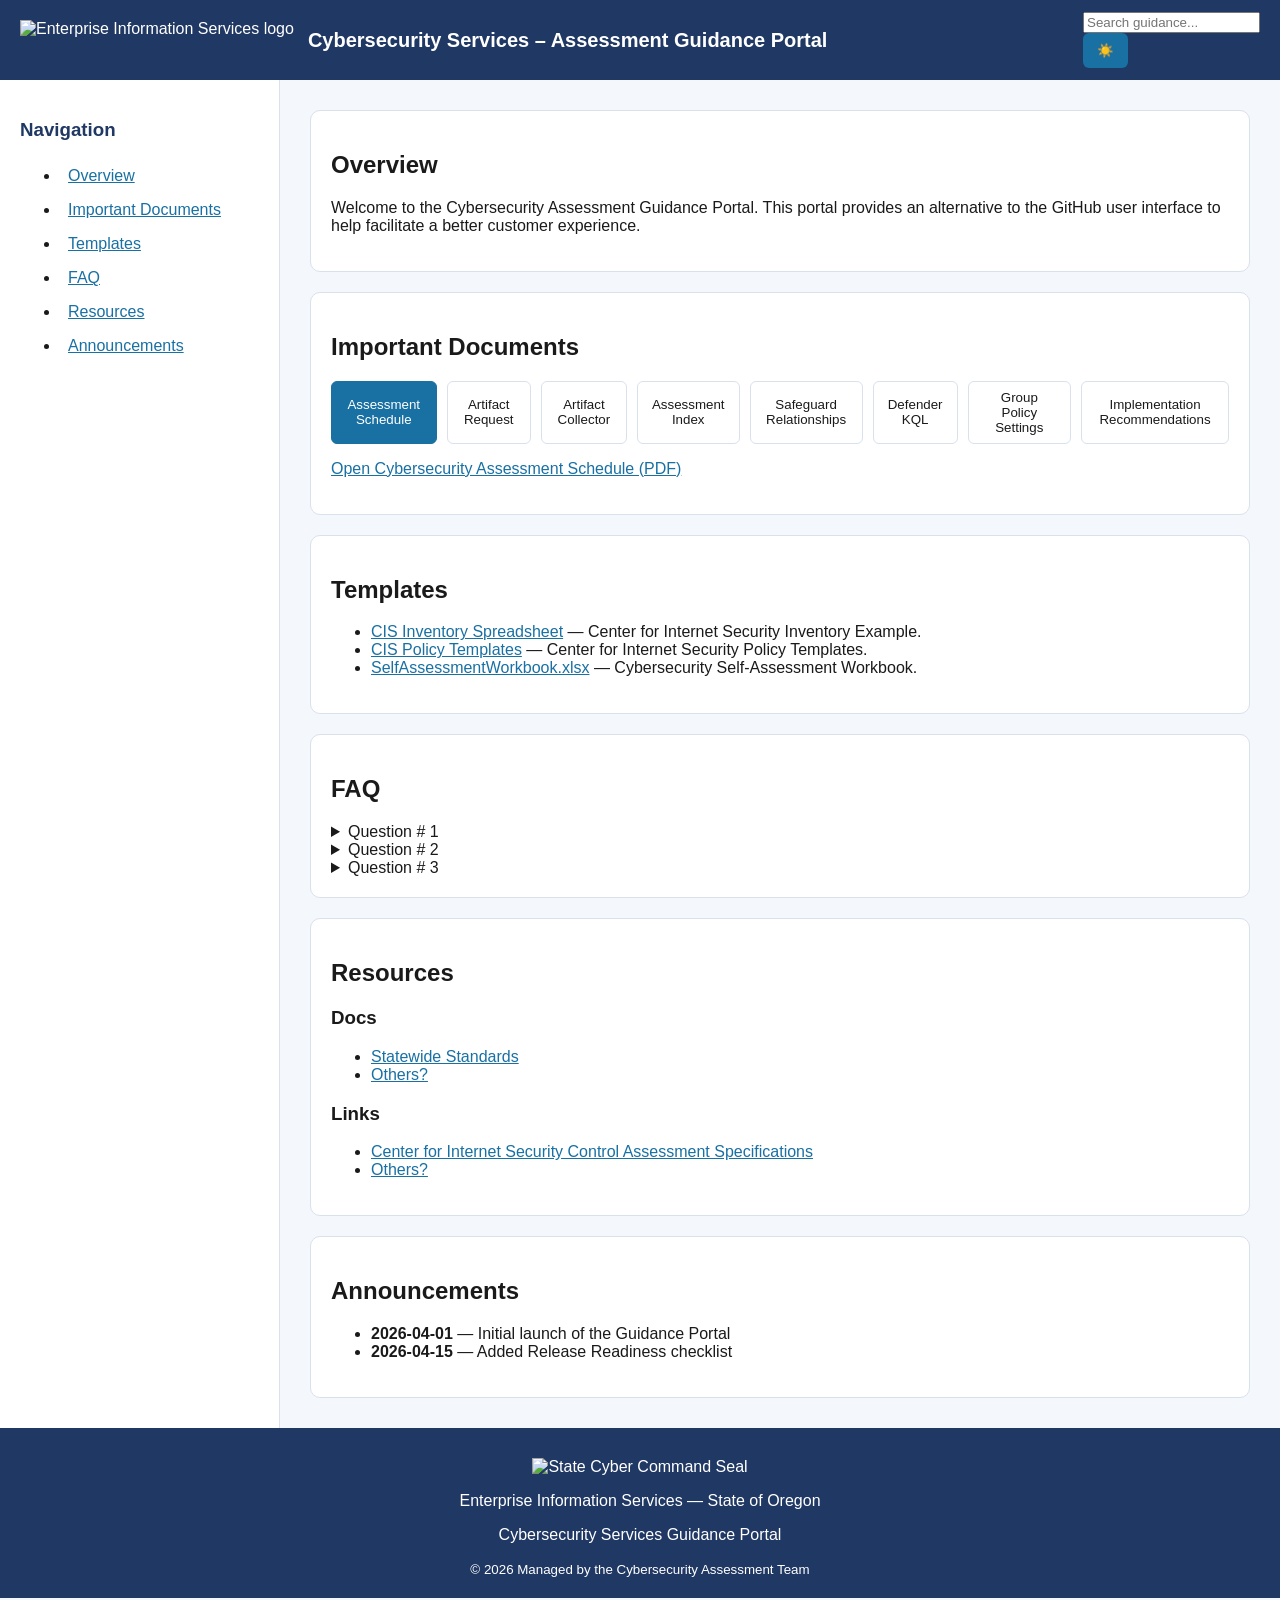
==== docs/index.html @ bb8a9112 "Update index.html" ====
<!doctype html>
<html lang="en">

<head>
<meta charset="utf-8">
<meta name="viewport" content="width=device-width, initial-scale=1">
<title>Cybersecurity Assessment Guidance Portal</title>
<link rel="stylesheet" href="styles.css">
<script src="https://cdn.jsdelivr.net/npm/marked/marked.min.js"></script>
</head>

<body data-theme="light">

<header class="topbar">
  <div class="header-left">
    <img src="https://raw.githubusercontent.com/zachary122687/Assessment-Guidance-Portal/main/eis-logo.png"
      class="header-logo" alt="Enterprise Information Services logo">
    <div class="header-title">
      Cybersecurity Services – Assessment Guidance Portal
    </div>
  </div>

  <nav class="actions">
    <div class="search">
      <input id="searchInput" type="search" placeholder="Search guidance..." aria-label="Search portal">
    </div>
    <button class="btn outline" id="themeToggle">🌙</button>
  </nav>
</header>

<div class="hero"
  style="background-image:url('https://raw.githubusercontent.com/zachary122687/Assessment-Guidance-Portal/main/globe-header.jpg');">
</div>

<aside class="sidebar">
  <h3>Navigation</h3>
  <ul>
    <li><a href="#overview">Overview</a></li>
    <li><a href="#important-documents">Important Documents</a></li>
    <li><a href="#templates">Templates</a></li>
    <li><a href="#faq">FAQ</a></li>
    <li><a href="#resources">Resources</a></li>
    <li><a href="#announcements">Announcements</a></li>
  </ul>
</aside>

<main class="content">

  <!-- Overview -->
  <section id="overview" class="card">
    <h2>Overview</h2>
    <p>
      Welcome to the Cybersecurity Assessment Guidance Portal. This portal provides an alternative to
      the GitHub user interface to help facilitate a better customer experience. 
    </p>
  </section>

  <!-- Important Documents -->
  <section id="important-documents" class="card">
    <h2>Important Documents</h2>

    <div class="tabs">
      <button class="tab active" data-tab="schedule">Assessment Schedule</button>
      <button class="tab" data-tab="request">Artifact Request</button>
      <button class="tab" data-tab="collector">Artifact Collector</button>
      <button class="tab" data-tab="index">Assessment Index</button>
      <button class="tab" data-tab="relationships">Safeguard Relationships</button>
      <button class="tab" data-tab="kql">Defender KQL</button>
      <button class="tab" data-tab="grouppolicy">Group Policy Settings</button>
      <button class="tab" data-tab="recommend">Implementation Recommendations</button>
    </div>

    <div class="tab-panels">
      <div class="panel active" id="panel-schedule">
        <div id="scheduleContent">
          <p><a href="https://www.oregon.gov/eis/cyber-security-services/Documents/eis-css-assessment-schedule.pdf"
              target="_blank" rel="noopener">Open Cybersecurity Assessment Schedule (PDF)</a></p>
        </div>
      </div>
      <div class="panel" id="panel-request"><div></div></div>
      <div class="panel" id="panel-collector"><div></div></div>
      <div class="panel" id="panel-index"><div></div></div>
      <div class="panel" id="panel-relationships"><div></div></div>
      <div class="panel" id="panel-kql"><div></div></div>
      <div class="panel" id="panel-grouppolicy"><div></div></div>
      <div class="panel" id="panel-recommend"><div></div></div>
    </div>
  </section>

  <!-- Templates -->
  <section id="templates" class="card">
    <h2>Templates</h2>
    <ul>
      <li><a href="https://www.cisecurity.org/insights/white-papers/cis-controls-inventory-tracking-spreadsheets" target="_blank">CIS Inventory Spreadsheet</a> — Center for Internet Security Inventory Example.</li>
      <li><a href="https://www.cisecurity.org/insights/blog/6-new-policy-templates-to-help-you-enact-cis-controls-ig1?gad_source=1&gad_campaignid=10435527986&gbraid=0AAAAADLJ4LKnVquvCThzFtsPMLMw-h64S&gclid=CjwKCAjwpcTNBhA5EiwAdO1S9nH92BcUNvfv9W8leqSqooGsrmX_MRUikfun4JBkOXCfMIgIRGT5uBoCjLEQAvD_BwE" target="_blank">CIS Policy Templates</a> — Center for Internet Security Policy Templates.</li>
      <li><a href="https://github.com/stateoforegon-eis-css/Oregon-CIS-Assessments/raw/refs/heads/main/CIS%20v8.0%20IG1+%20Assessment%20Workbook%20TEMPLATE.xlsx" target="_blank">SelfAssessmentWorkbook.xlsx</a> — Cybersecurity Self-Assessment Workbook.</li>
    </ul>
  </section>

  <!-- FAQ -->
  <section id="faq" class="card">
    <h2>FAQ</h2>
    <details><summary>Question # 1</summary><p>Answer to question 1.</p></details>
    <details><summary>Question # 2</summary><p>Answer to question 2.</p></details>
    <details><summary>Question # 3</summary><p>Answer to question 3.</p></details>
  </section>

  <!-- Resources -->
  <section id="resources" class="card">
    <h2>Resources</h2>
    <div class="grid two">
      <div>
        <h3>Docs</h3>
        <ul>
          <li><a href="https://www.oregon.gov/eis/cyber-security-services/Documents/eis-css-statewide-information-technology(IT)-control-standards.pdf" target="_blank">Statewide Standards</a></li>
          <li><a href="https://example.org/others" target="_blank">Others?</a></li>
        </ul>
      </div>
      <div>
        <h3>Links</h3>
        <ul>
          <li><a href="https://cas8.docs.cisecurity.org/en/latest/" target="_blank">Center for Internet Security Control Assessment Specifications</a></li>
          <li><a href="https://example.org" target="_blank">Others?</a></li>
        </ul>
      </div>
    </div>
  </section>

  <!-- Announcements -->
  <section id="announcements" class="card">
    <h2>Announcements</h2>
    <ul>
      <li><strong>2026-04-01</strong> — Initial launch of the Guidance Portal</li>
      <li><strong>2026-04-15</strong> — Added Release Readiness checklist</li>
    </ul>
  </section>

</main>

<footer class="footer">
  <img src="https://raw.githubusercontent.com/zachary122687/Assessment-Guidance-Portal/main/cyber-command-seal.png"
    class="footer-seal" alt="State Cyber Command Seal">
  <p>Enterprise Information Services — State of Oregon</p>
  <p>Cybersecurity Services Guidance Portal</p>
  <small>© <span id="year"></span> Managed by the Cybersecurity Assessment Team</small>
</footer>

<script>
// =================== Theme & Year ===================
document.addEventListener("DOMContentLoaded", () => {
  const toggle = document.getElementById("themeToggle");
  const root = document.documentElement;
  let theme = localStorage.getItem("theme") || "light";
  root.dataset.theme = theme;
  toggle.textContent = theme === "dark" ? "🌙" : "☀️";
  toggle.addEventListener("click", () => {
    theme = root.dataset.theme === "dark" ? "light" : "dark";
    root.dataset.theme = theme;
    toggle.textContent = theme === "dark" ? "🌙" : "☀️";
    localStorage.setItem("theme", theme);
  });
  document.getElementById("year").textContent = new Date().getFullYear();

  // =================== Tabs & Markdown Loader ===================
  const markdownFiles = {
    request: "Artifact-Request.md",
    collector: "Artifact-Collector-Powershell-Scripts.md",
    index: "CSS-Assessment-Index.md",
    relationships: "CSS-Assessment-Safeguard-Interrelationships.md",
    kql: "Defender-KQL.md",
    grouppolicy: "Group-Policy-Settings.md",
    recommend: "Implementation-Recommendations.md"
  };
  const repoBase = "https://raw.githubusercontent.com/stateoforegon-eis-css/Oregon-CIS-Assessments/main/";

  const tabs = document.querySelectorAll(".tab");
  tabs.forEach(tab => {
    tab.addEventListener("click", async () => {
      const tabName = tab.dataset.tab;

      // Activate tab & panel
      tabs.forEach(t => t.classList.remove("active"));
      tab.classList.add("active");
      document.querySelectorAll(".panel").forEach(panel => {
        panel.classList.toggle("active", panel.id === "panel-" + tabName);
      });

      // Load Markdown dynamically if it exists
      if (!markdownFiles[tabName]) return;
      const panel = document.getElementById("panel-" + tabName);
      if (!panel) return;
      const container = panel.querySelector("div");
      if (container.dataset.loaded === "true") return;

      container.innerHTML = "Loading...";
      try {
        const res = await fetch(repoBase + markdownFiles[tabName]);
        if (!res.ok) throw new Error(`HTTP ${res.status}`);
        const md = await res.text();
        container.innerHTML = marked.parse(md);
        container.dataset.loaded = "true";
      } catch (err) {
        console.error("Markdown load failed:", err);
        container.innerHTML = "<p style='color:red'>Failed to load document.</p>";
      }
    });
  });

  // =================== Search ===================
  const searchInput = document.getElementById("searchInput");
  searchInput.addEventListener("input", e => {
    const query = e.target.value.toLowerCase();
    document.querySelectorAll(".card").forEach(card => {
      card.style.display = card.innerText.toLowerCase().includes(query) ? "" : "none";
    });
  });
});
</script>

</body>
</html>
---- docs/styles.css ----
/* Root Variables & Colors */
:root {
  /* Official EIS Colors */
  --primary-dark: #203864;
  --primary-blue: #1870a3;
  --accent-teal: #40c0bd;
  --accent-green: #90c05f;
  --accent-orange: #faa933;
  --accent-red: #f0516c;

  /* Light Theme Defaults */
  --bg: #f4f7fb;
  --card: #ffffff;
  --text: #1a1a1a;
  --muted: #5a5a5a;
  --border: #d9e1ec;
}

/*Global Styles*/
* {
  box-sizing: border-box;
}

body {
  margin: 0;
  font-family: Aptos, "Segoe UI", Helvetica, Arial, sans-serif;
  background: var(--bg);
  color: var(--text);

  display: grid;
  grid-template-columns: 280px 1fr;
  grid-template-rows: 80px 1fr auto;
  grid-template-areas:
    "topbar topbar"
    "sidebar content"
    "footer footer";
}

/*Header / Topbar*/
.topbar {
  grid-area: topbar;
  display: flex;
  align-items: center;
  justify-content: space-between;
  background: var(--primary-dark);
  color: white;
  padding: 0 20px;
}

.header-left {
  display: flex;
  align-items: center;
  gap: 14px;
}

.header-logo {
  height: 40px;
}

.header-title {
  font-size: 20px;
  font-weight: 600;
}

/*Hero Image*/
.hero {
  background-image: url("globe-header.jpg");
  background-size: cover;
  background-position: center;
  height: 140px;
  border-bottom: 3px solid var(--primary-blue);
}

/*Sidebar*/
.sidebar {
  grid-area: sidebar;
  padding: 20px;
  background: var(--card);
  border-right: 1px solid var(--border);
}

.sidebar h3 {
  color: var(--primary-dark);
}

.sidebar a {
  display: block;
  padding: 8px;
  color: var(--primary-blue);
  text-decoration: underline;
  border-radius: 6px;
}

.sidebar a:hover {
  color: #40c0bd;
  background: rgba(64, 192, 189, 0.1);
}

/*Main Content*/
.content {
  grid-area: content;
  padding: 30px;
  display: grid;
  gap: 20px;
}

/*Cards*/
.card {
  background: var(--card);
  border: 1px solid var(--border);
  border-radius: 10px;
  padding: 20px;
  color: var(--text); /* Default text color */
}

.card h2,
.card h3,
.card p,
.card li,
.card details summary,
.card details p {
  color: var(--text); /* Ensure all text inside cards follows text variable */
}

.card a {
  color: var(--primary-blue);
  text-decoration: underline;
}

.card a:hover {
  color: #40c0bd;
}

/*Buttons*/
.btn {
  padding: 10px 14px;
  border-radius: 6px;
  border: none;
  background: var(--primary-blue);
  color: white;
  cursor: pointer;
}

.btn:hover {
  background: var(--primary-dark);
}

/*Status Colors*/
.status.ok { color: var(--accent-green); }
.status.warn { color: var(--accent-orange); }
.status.pending { color: var(--primary-blue); }

/*Footer*/
.footer {
  grid-area: footer;
  background: var(--primary-dark);
  color: white;
  text-align: center;
  padding: 20px;
}

.footer-seal {
  height: 80px;
  margin-top: 10px;
}

/*Tabs*/
.tabs {
  display: flex;
  gap: 10px;
  margin-bottom: 15px;
}

.tab {
  padding: 8px 14px;
  border-radius: 6px;
  border: 1px solid var(--border);
  background: var(--card);
  cursor: pointer;
  color: var(--text); /* default tab text color */
}

.tab.active {
  background: var(--primary-blue);
  color: white;
  border-color: var(--primary-blue);
}

/*Panels*/
.panel {
  display: none;
}

.panel.active {
  display: block;
}

/*Dark Mode Styles*/
[data-theme="dark"] {
  --bg: #1a1a1a;
  --card: #242424;
  --text: #ffffff; /* ALL text white */
  --muted: #ffffff;
  --border: #444444;
}

[data-theme="dark"] body {
  background: var(--bg);
  color: var(--text);
}

[data-theme="dark"] .card {
  background: var(--card);
  border-color: var(--border);
}

[data-theme="dark"] .card h2,
[data-theme="dark"] .card h3,
[data-theme="dark"] .card p,
[data-theme="dark"] .card li,
[data-theme="dark"] .card details summary,
[data-theme="dark"] .card details p {
  color: var(--text); /* Ensure headings, paragraphs, lists, tab content are white */
}

/* Hyperlinks stay blue in dark mode */
[data-theme="dark"] .card a,
[data-theme="dark"] .sidebar a {
  color: #1870a3;
}

/* Dark mode tabs */
[data-theme="dark"] .tab {
  background-color: #333;
  border-color: #555;
  color: white; /* white text for inactive tabs */
}

[data-theme="dark"] .tab.active {
  background-color: var(--primary-blue);
  border-color: var(--primary-blue);
  color: white;
}

/*Responsive*/
@media (max-width: 900px) {
  body {
    grid-template-columns: 1fr;
    grid-template-areas:
      "topbar"
      "content"
      "footer";
  }

  .sidebar {
    display: none;
  }
}
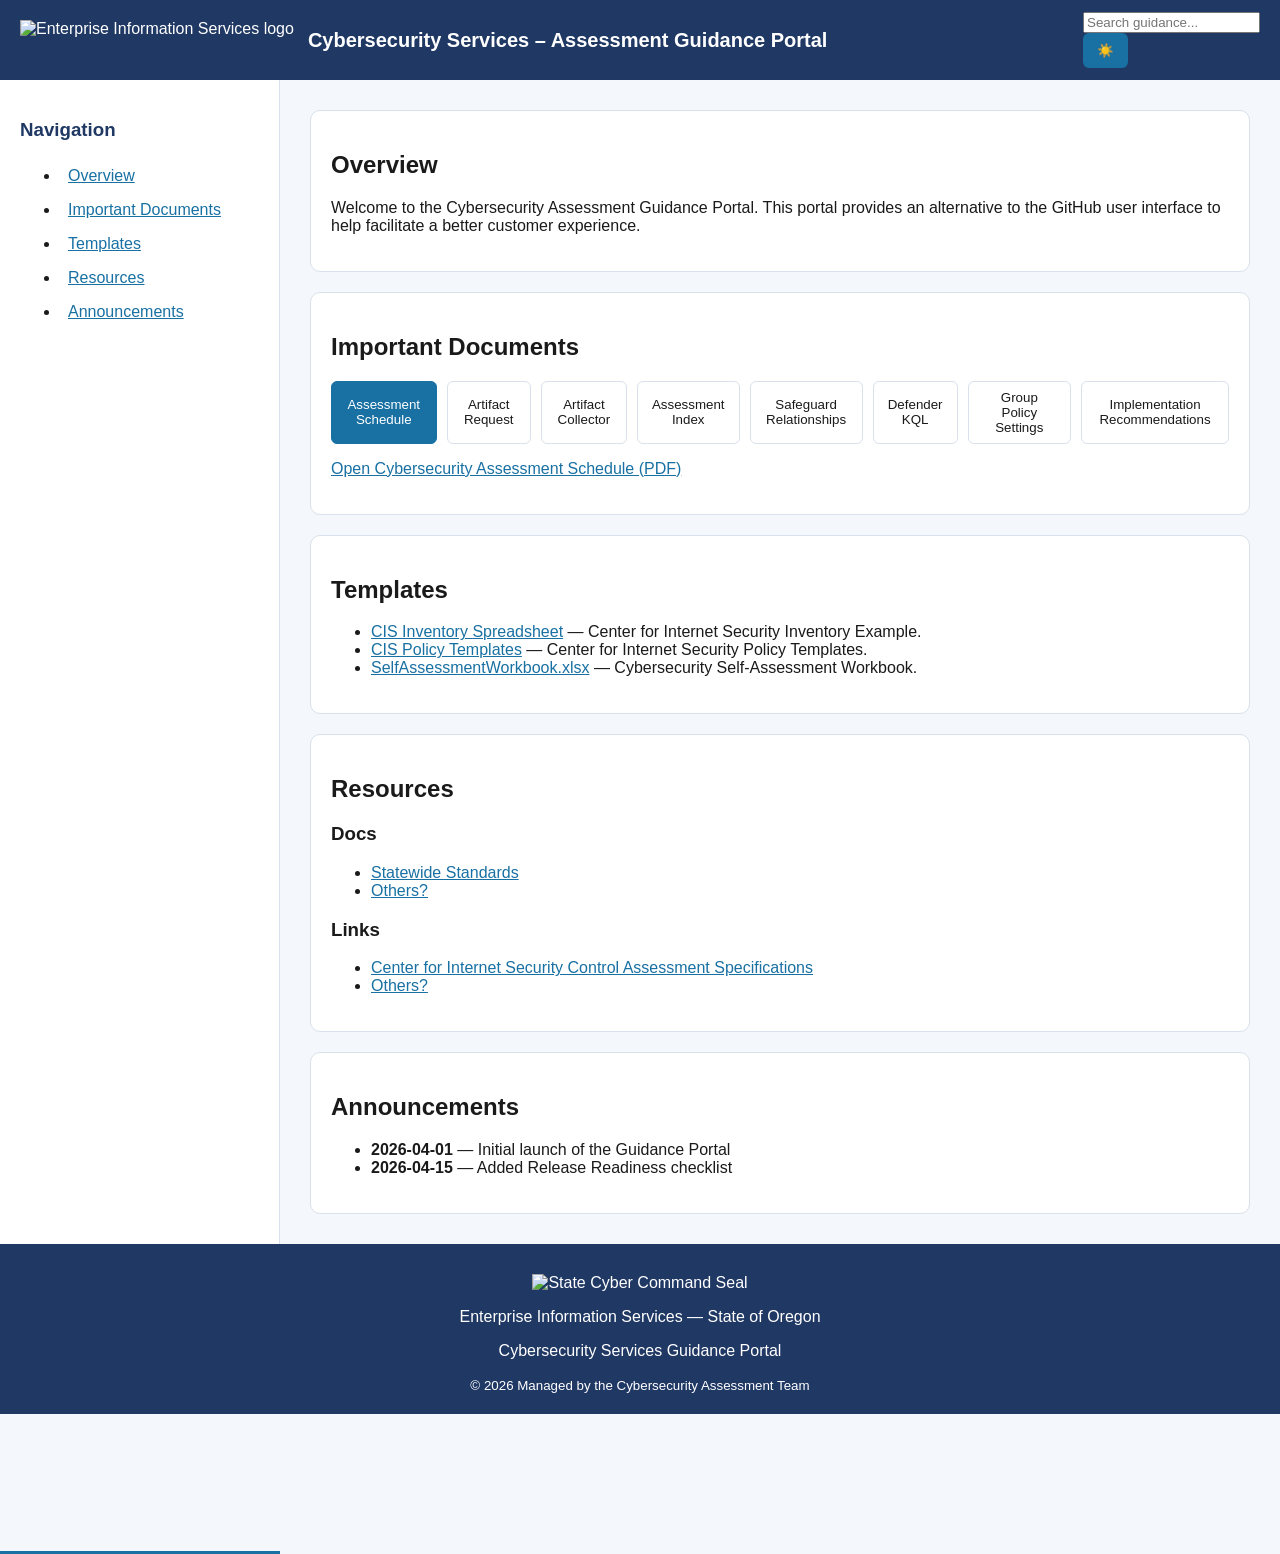
==== commit 764fa9ae: "Update index.html" ====
--- a/docs/index.html
+++ b/docs/index.html
@@ -38,7 +38,6 @@
     <li><a href="#overview">Overview</a></li>
     <li><a href="#important-documents">Important Documents</a></li>
     <li><a href="#templates">Templates</a></li>
-    <li><a href="#faq">FAQ</a></li>
     <li><a href="#resources">Resources</a></li>
     <li><a href="#announcements">Announcements</a></li>
   </ul>
@@ -95,14 +94,6 @@
       <li><a href="https://www.cisecurity.org/insights/blog/6-new-policy-templates-to-help-you-enact-cis-controls-ig1?gad_source=1&gad_campaignid=10435527986&gbraid=0AAAAADLJ4LKnVquvCThzFtsPMLMw-h64S&gclid=CjwKCAjwpcTNBhA5EiwAdO1S9nH92BcUNvfv9W8leqSqooGsrmX_MRUikfun4JBkOXCfMIgIRGT5uBoCjLEQAvD_BwE" target="_blank">CIS Policy Templates</a> — Center for Internet Security Policy Templates.</li>
       <li><a href="https://github.com/stateoforegon-eis-css/Oregon-CIS-Assessments/raw/refs/heads/main/CIS%20v8.0%20IG1+%20Assessment%20Workbook%20TEMPLATE.xlsx" target="_blank">SelfAssessmentWorkbook.xlsx</a> — Cybersecurity Self-Assessment Workbook.</li>
     </ul>
-  </section>
-
-  <!-- FAQ -->
-  <section id="faq" class="card">
-    <h2>FAQ</h2>
-    <details><summary>Question # 1</summary><p>Answer to question 1.</p></details>
-    <details><summary>Question # 2</summary><p>Answer to question 2.</p></details>
-    <details><summary>Question # 3</summary><p>Answer to question 3.</p></details>
   </section>
 
   <!-- Resources -->
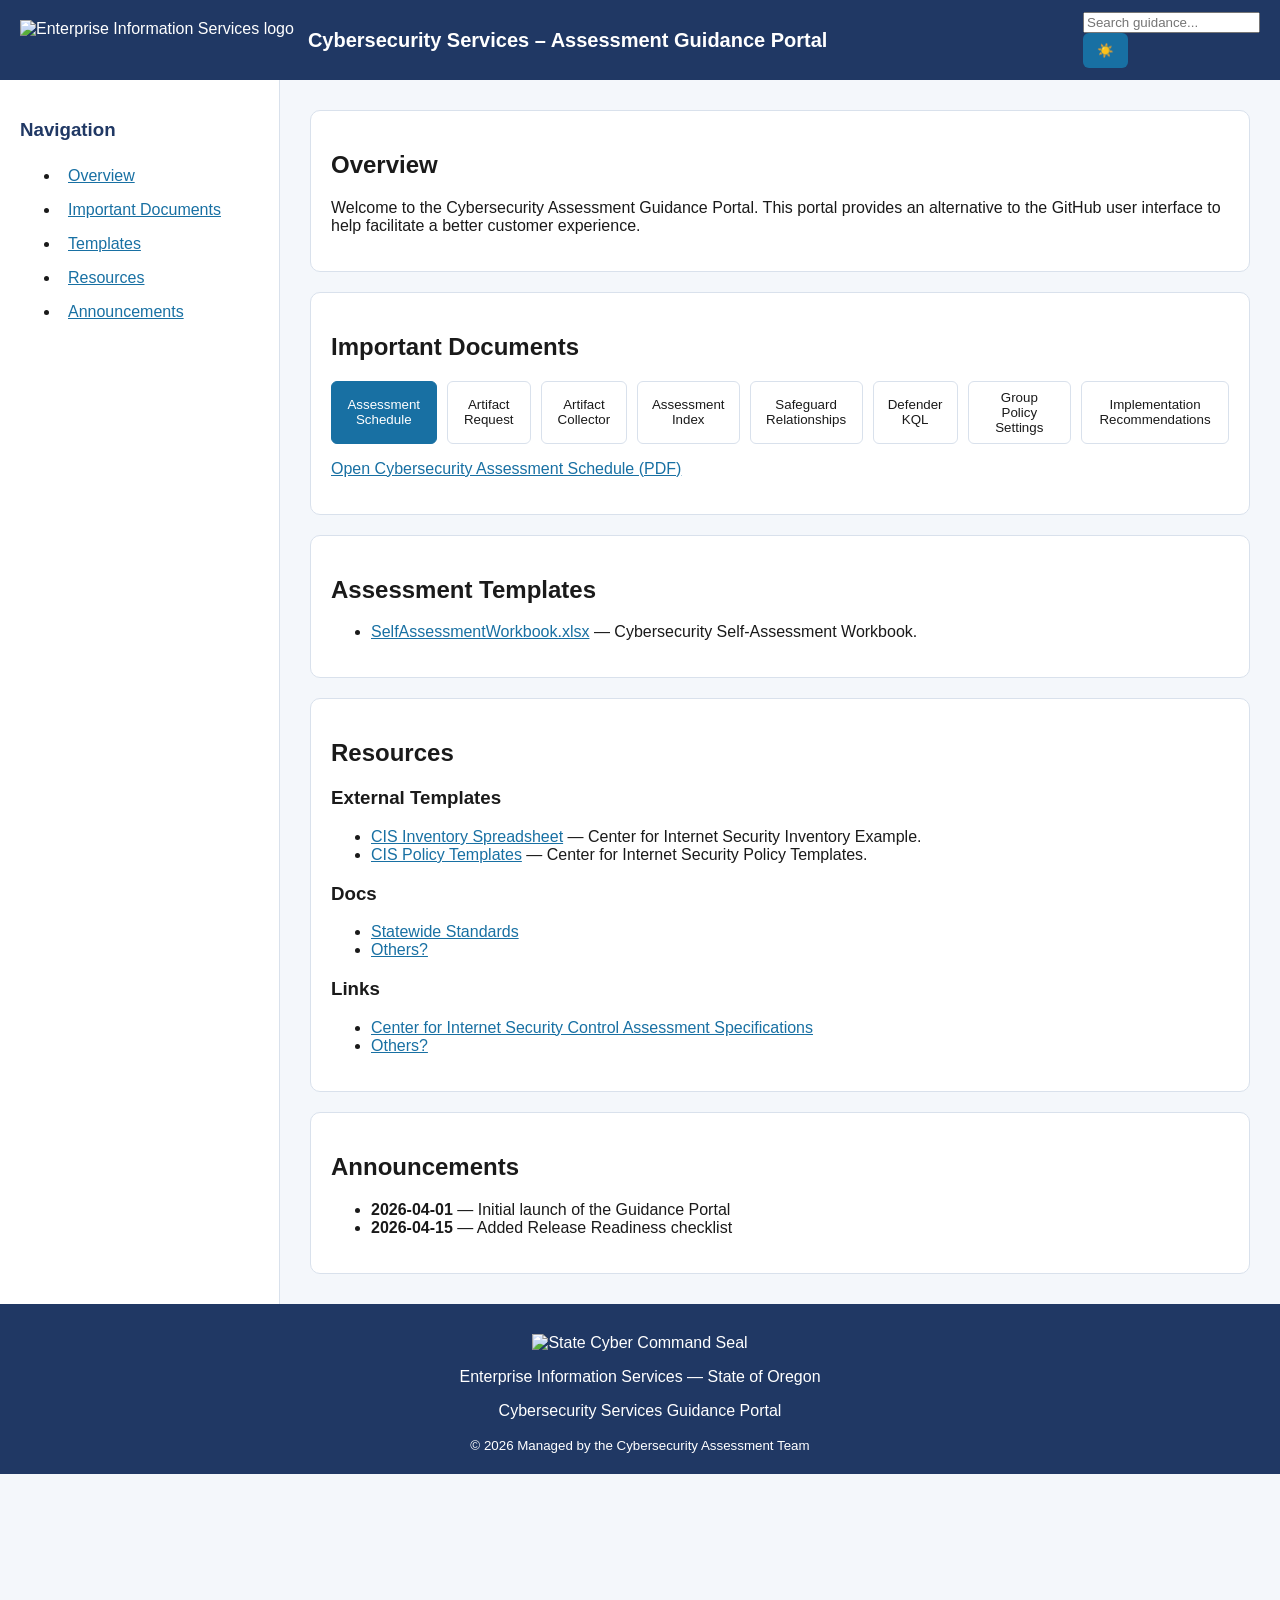
==== commit 2ddc37a6: "Update index.html" ====
--- a/docs/index.html
+++ b/docs/index.html
@@ -88,10 +88,8 @@
 
   <!-- Templates -->
   <section id="templates" class="card">
-    <h2>Templates</h2>
+    <h2>Assessment Templates</h2>
     <ul>
-      <li><a href="https://www.cisecurity.org/insights/white-papers/cis-controls-inventory-tracking-spreadsheets" target="_blank">CIS Inventory Spreadsheet</a> — Center for Internet Security Inventory Example.</li>
-      <li><a href="https://www.cisecurity.org/insights/blog/6-new-policy-templates-to-help-you-enact-cis-controls-ig1?gad_source=1&gad_campaignid=10435527986&gbraid=0AAAAADLJ4LKnVquvCThzFtsPMLMw-h64S&gclid=CjwKCAjwpcTNBhA5EiwAdO1S9nH92BcUNvfv9W8leqSqooGsrmX_MRUikfun4JBkOXCfMIgIRGT5uBoCjLEQAvD_BwE" target="_blank">CIS Policy Templates</a> — Center for Internet Security Policy Templates.</li>
       <li><a href="https://github.com/stateoforegon-eis-css/Oregon-CIS-Assessments/raw/refs/heads/main/CIS%20v8.0%20IG1+%20Assessment%20Workbook%20TEMPLATE.xlsx" target="_blank">SelfAssessmentWorkbook.xlsx</a> — Cybersecurity Self-Assessment Workbook.</li>
     </ul>
   </section>
@@ -100,6 +98,13 @@
   <section id="resources" class="card">
     <h2>Resources</h2>
     <div class="grid two">
+      <div>
+        <h3>External Templates</h3>
+        <ul>
+          <li><a href="https://www.cisecurity.org/insights/white-papers/cis-controls-inventory-tracking-spreadsheets" target="_blank">CIS Inventory Spreadsheet</a> — Center for Internet Security Inventory Example.</li>
+          <li><a href="https://www.cisecurity.org/insights/blog/6-new-policy-templates-to-help-you-enact-cis-controls-ig1?gad_source=1&gad_campaignid=10435527986&gbraid=0AAAAADLJ4LKnVquvCThzFtsPMLMw-h64S&gclid=CjwKCAjwpcTNBhA5EiwAdO1S9nH92BcUNvfv9W8leqSqooGsrmX_MRUikfun4JBkOXCfMIgIRGT5uBoCjLEQAvD_BwE" target="_blank">CIS Policy Templates</a> — Center for Internet Security Policy Templates.</li>
+        </ul>
+      </div>
       <div>
         <h3>Docs</h3>
         <ul>
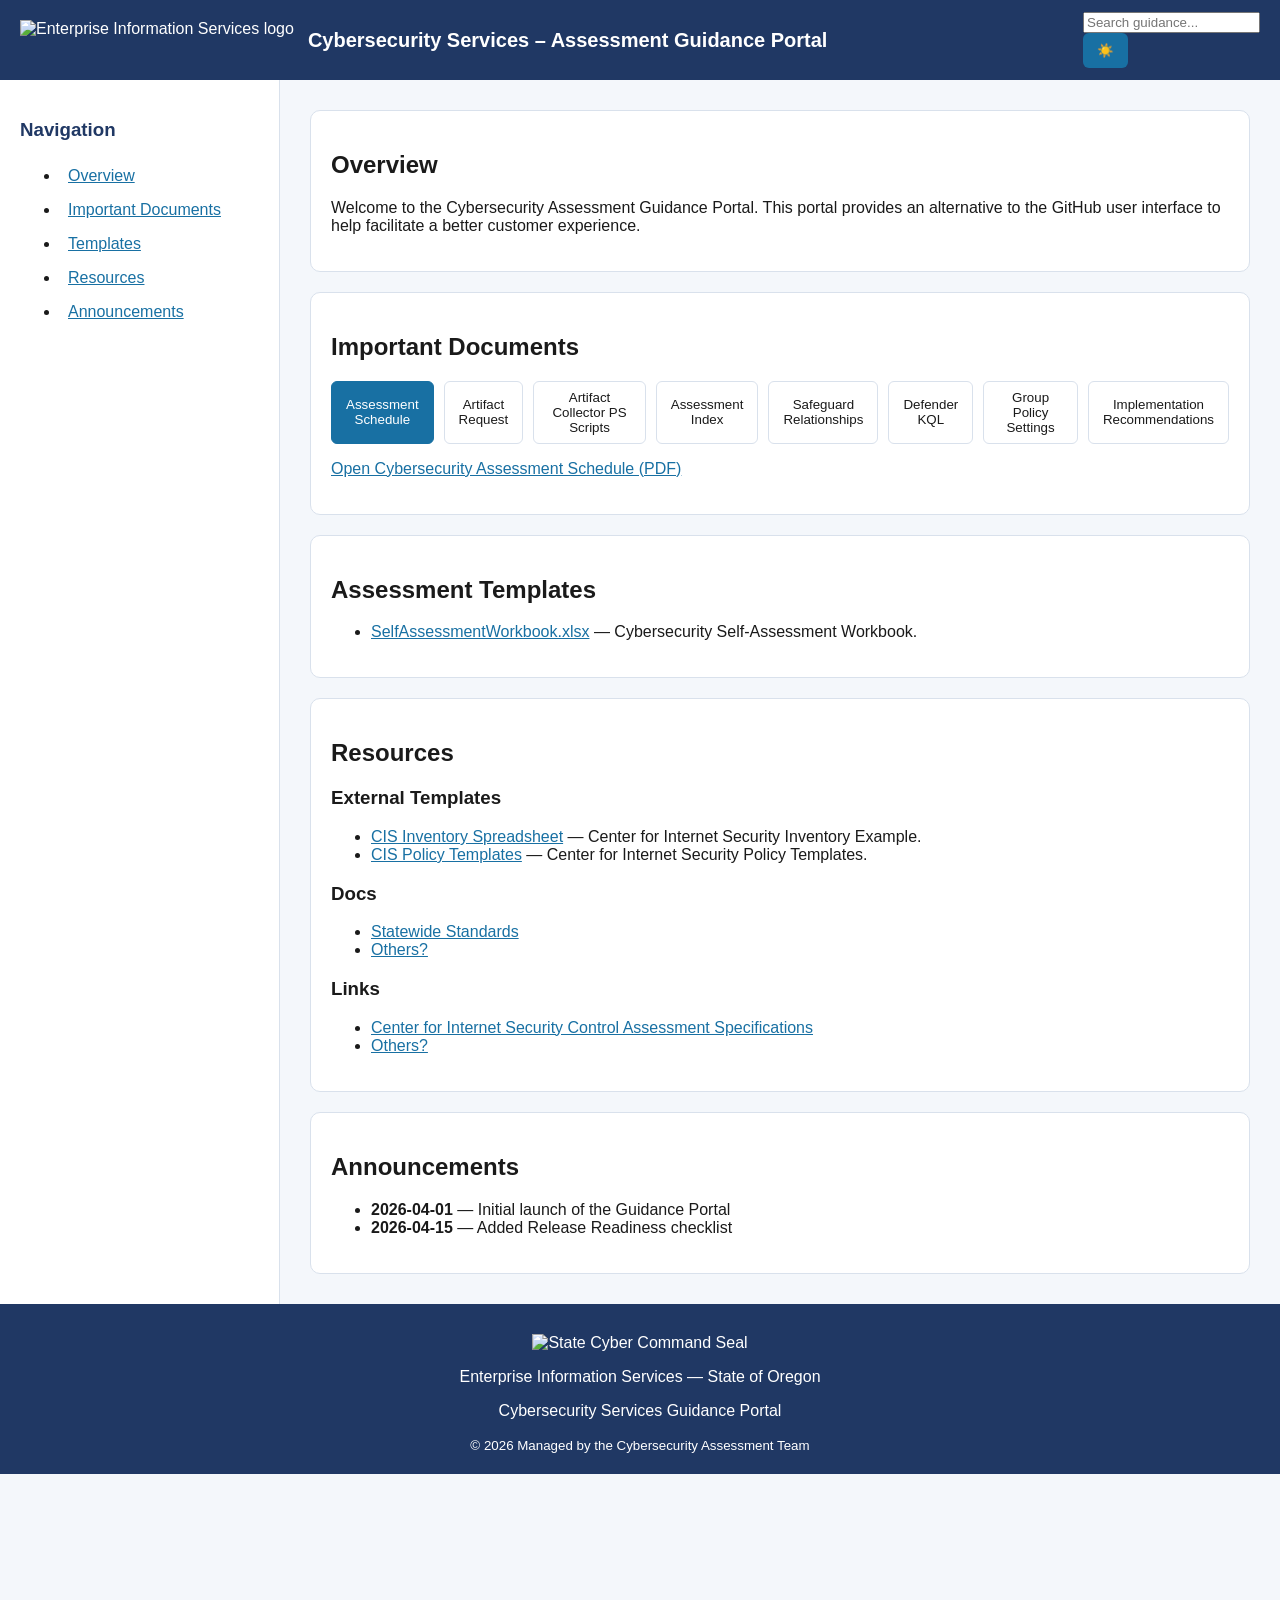
==== commit 2668f846: "Update index.html" ====
--- a/docs/index.html
+++ b/docs/index.html
@@ -61,7 +61,7 @@
     <div class="tabs">
       <button class="tab active" data-tab="schedule">Assessment Schedule</button>
       <button class="tab" data-tab="request">Artifact Request</button>
-      <button class="tab" data-tab="collector">Artifact Collector</button>
+      <button class="tab" data-tab="collector">Artifact Collector PS Scripts</button>
       <button class="tab" data-tab="index">Assessment Index</button>
       <button class="tab" data-tab="relationships">Safeguard Relationships</button>
       <button class="tab" data-tab="kql">Defender KQL</button>
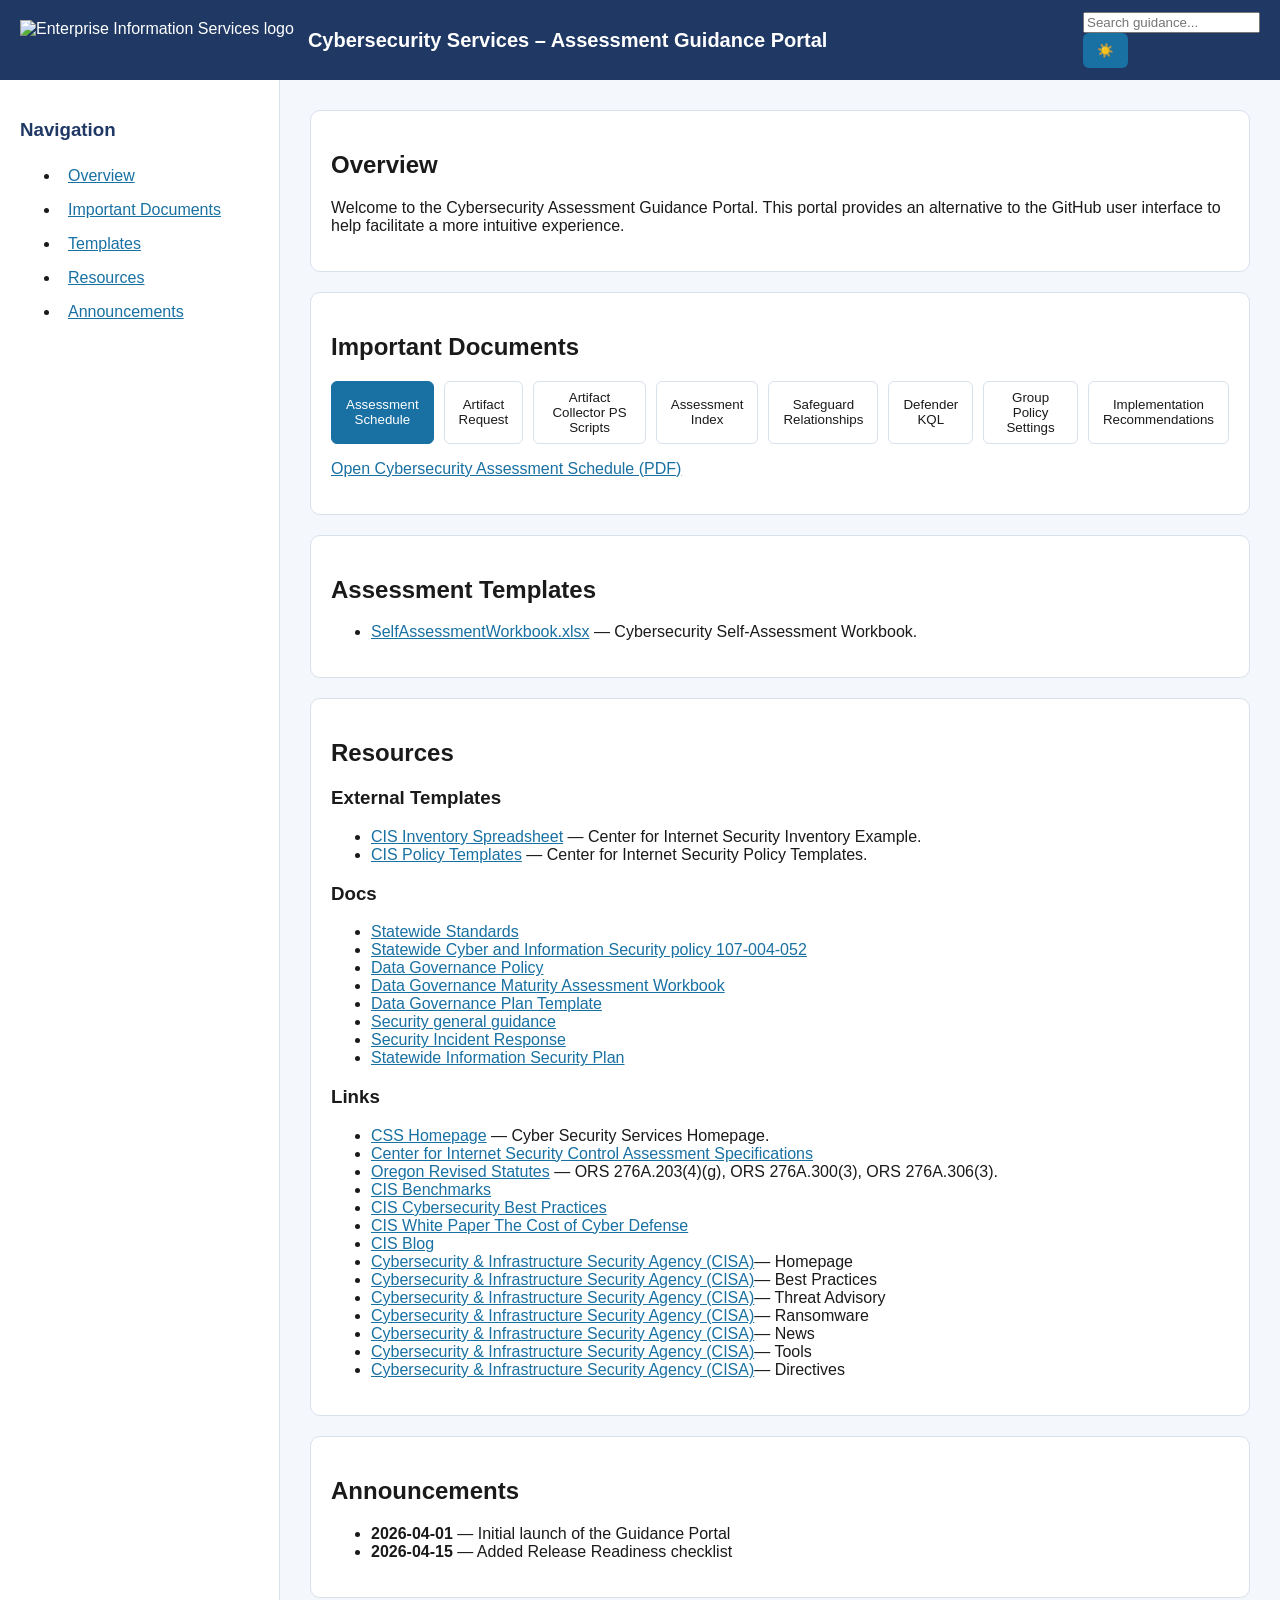
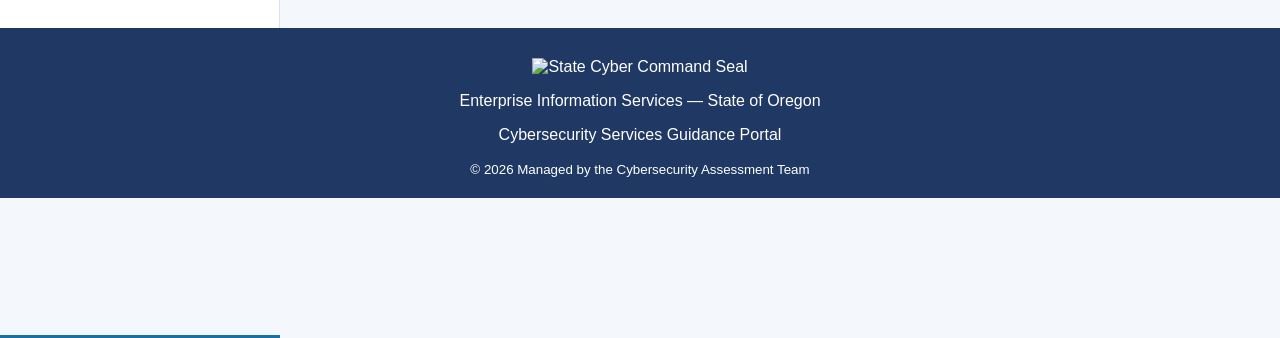
==== commit c1a2d992: "Update index.html" ====
--- a/docs/index.html
+++ b/docs/index.html
@@ -50,7 +50,7 @@
     <h2>Overview</h2>
     <p>
       Welcome to the Cybersecurity Assessment Guidance Portal. This portal provides an alternative to
-      the GitHub user interface to help facilitate a better customer experience. 
+      the GitHub user interface to help facilitate a more intuitive experience. 
     </p>
   </section>
 
@@ -109,14 +109,32 @@
         <h3>Docs</h3>
         <ul>
           <li><a href="https://www.oregon.gov/eis/cyber-security-services/Documents/eis-css-statewide-information-technology(IT)-control-standards.pdf" target="_blank">Statewide Standards</a></li>
-          <li><a href="https://example.org/others" target="_blank">Others?</a></li>
+          <li><a href="https://www.oregon.gov/das/Policies/107-004-052.pdf" target="_blank">Statewide Cyber and Information Security policy 107-004-052</a></li>
+          <li><a href="https://www.oregon.gov/das/Policies/107-004-160.pdf" target="_blank">Data Governance Policy</a></li>
+          <li><a href="https://www.oregon.gov/das/Policies/Data%20Governance%20Maturity%20Model.xlsx" target="_blank">Data Governance Maturity Assessment Workbook</a></li>
+          <li><a href="https://www.oregon.gov/das/Policies/Data%20Governance%20Plan%20Template.docx" target="_blank">Data Governance Plan Template</a></li>
+          <li><a href="https://www.oregon.gov/eis/cyber-security-services/pages/guidance-for-state-agencies.aspx" target="_blank">Security general guidance</a></li>
+          <li><a href="https://www.oregon.gov/eis/siteassets/eis-information-security-incident-response-plan-20230116.pdf" target="_blank">Security Incident Response </a></li>
+          <li><a href="https://www.oregon.gov/eis/cyber-security-services/Documents/eis-css-statewide-information-security-program-plan.pdf" target="_blank">Statewide Information Security Plan</a></li>
         </ul>
       </div>
       <div>
         <h3>Links</h3>
         <ul>
+          <li><a href="https://www.oregon.gov/eis/cyber-security-services/pages/default.aspx" target="_blank">CSS Homepage</a> — Cyber Security Services Homepage.</li>
           <li><a href="https://cas8.docs.cisecurity.org/en/latest/" target="_blank">Center for Internet Security Control Assessment Specifications</a></li>
-          <li><a href="https://example.org" target="_blank">Others?</a></li>
+          <li><a href="https://www.oregonlegislature.gov/bills_laws/ors/ors276A.html" target="_blank">Oregon Revised Statutes</a> — ORS 276A.203(4)(g), ORS 276A.300(3), ORS 276A.306(3).</li>
+          <li><a href="https://www.cisecurity.org/cis-benchmarks/" target="_blank">CIS Benchmarks</a></li>
+          <li><a href="https://www.cisecurity.org/cybersecurity-best-practices/" target="_blank">CIS Cybersecurity Best Practices</a></li>
+          <li><a href="https://www.cisecurity.org/insights/white-papers/the-cost-of-cyber-defense-cis-controls-ig1" target="_blank">CIS White Paper The Cost of Cyber Defense</a></li>
+          <li><a href="https://www.cisecurity.org/resources/?type=post" target="_blank">CIS Blog</a></li>
+          <li><a href="https://www.cisa.gov/" target="_blank">Cybersecurity & Infrastructure Security Agency (CISA)</a>— Homepage</li>
+          <li><a href="https://www.cisa.gov/topics/cybersecurity-best-practices" target="_blank">Cybersecurity & Infrastructure Security Agency (CISA)</a>— Best Practices</li>
+          <li><a href="https://www.cisa.gov/topics/cyber-threats-and-advisories/information-sharing" target="_blank">Cybersecurity & Infrastructure Security Agency (CISA)</a>— Threat Advisory</li>
+          <li><a href="https://www.cisa.gov/stopransomware" target="_blank">Cybersecurity & Infrastructure Security Agency (CISA)</a>— Ransomware</li>
+          <li><a href="https://www.cisa.gov/news-events/cybersecurity-advisories" target="_blank">Cybersecurity & Infrastructure Security Agency (CISA)</a>— News</li>
+          <li><a href="https://www.cisa.gov/resources-tools/resources" target="_blank">Cybersecurity & Infrastructure Security Agency (CISA)</a>— Tools</li>
+          <li><a href="https://www.cisa.gov/news-events/directives" target="_blank">Cybersecurity & Infrastructure Security Agency (CISA)</a>— Directives</li>
         </ul>
       </div>
     </div>
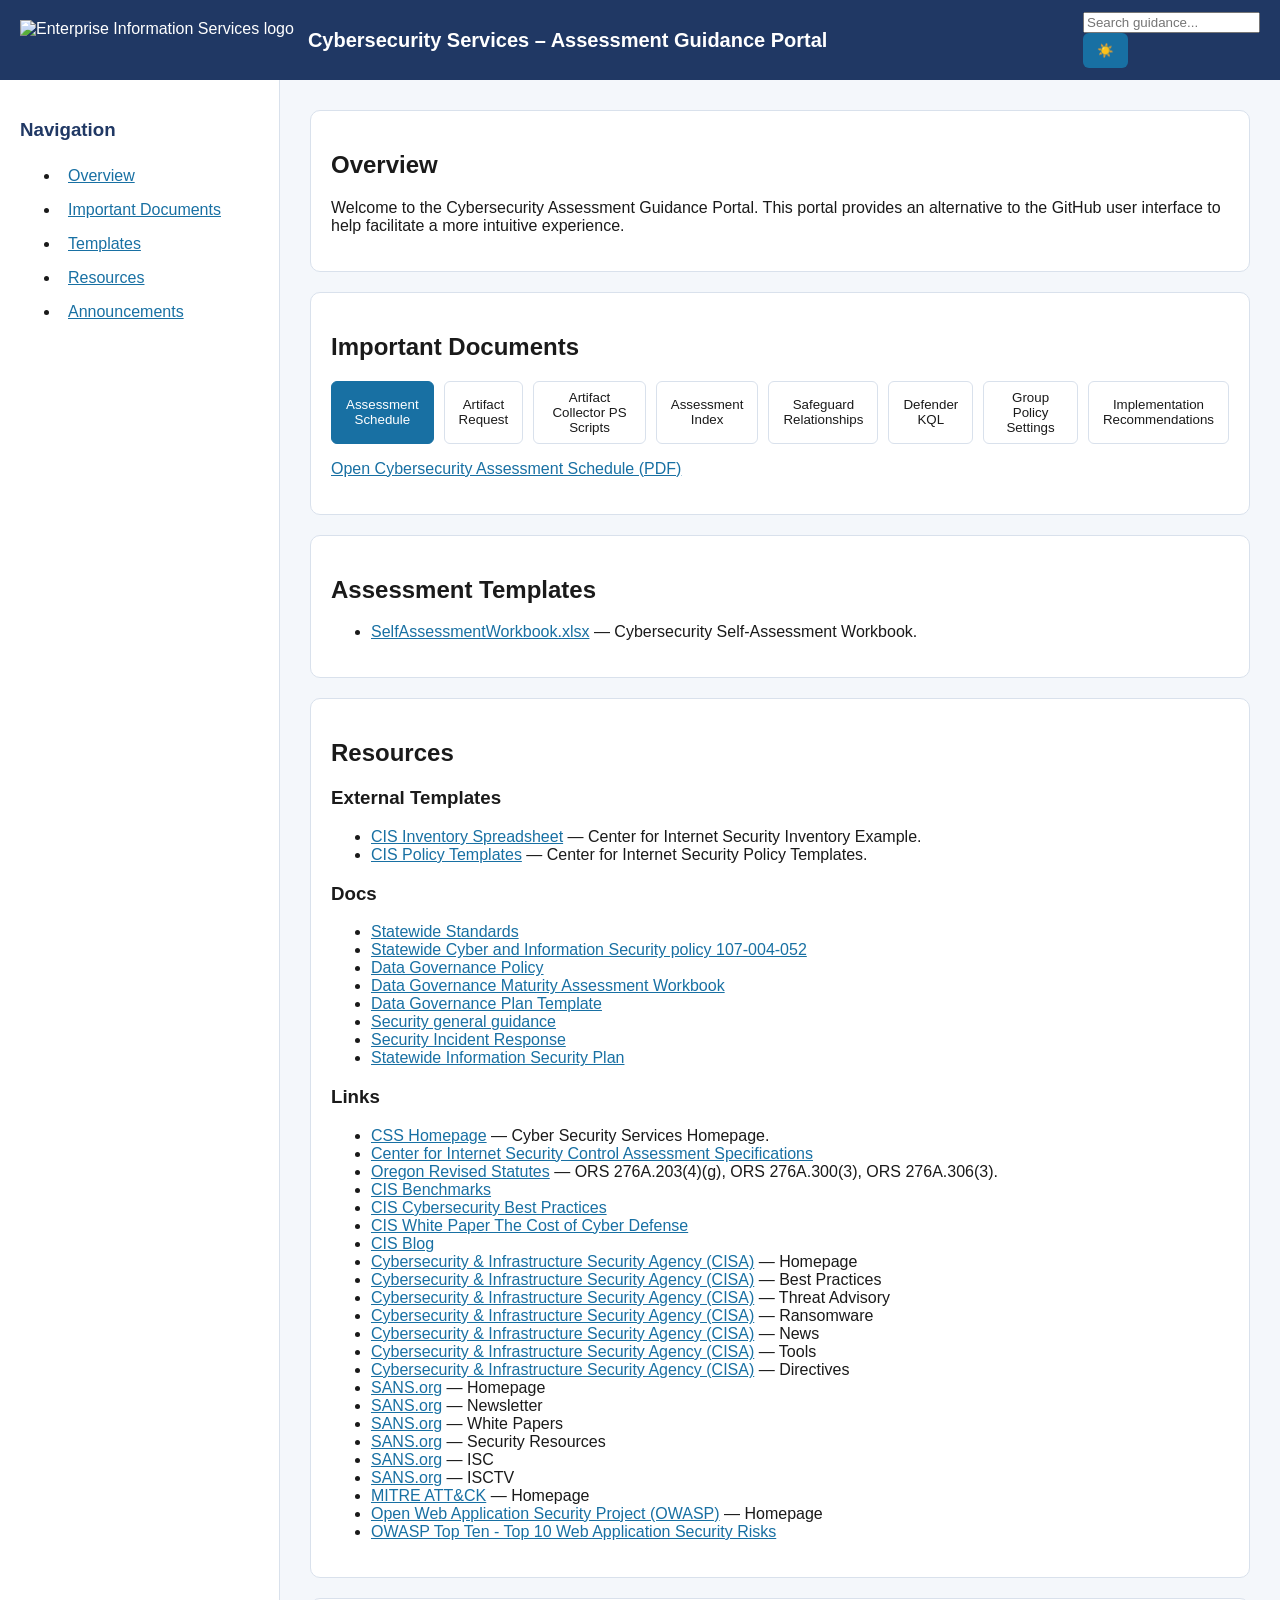
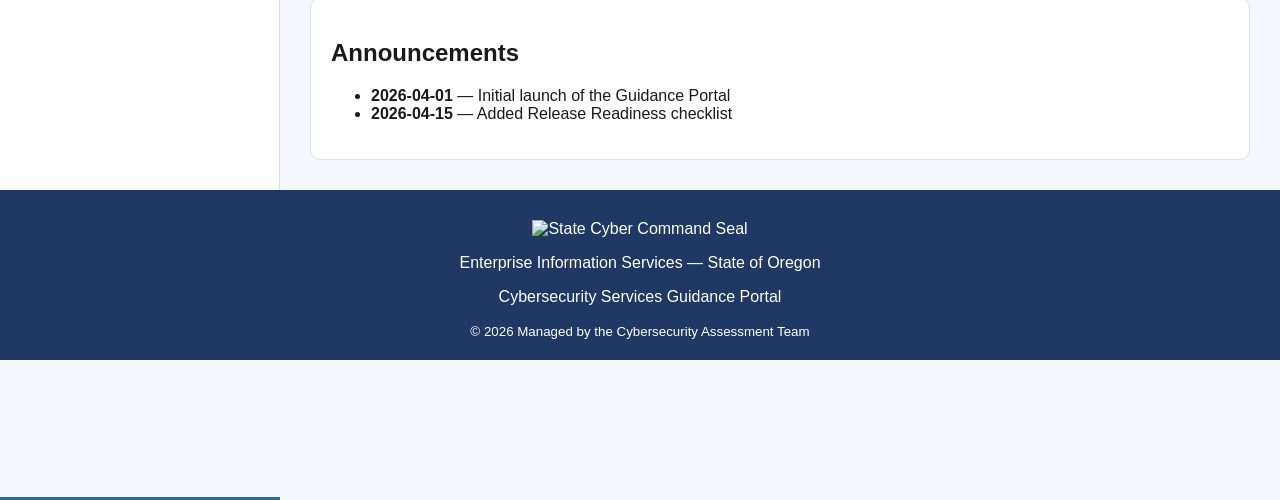
==== commit c22049fc: "Update index.html" ====
--- a/docs/index.html
+++ b/docs/index.html
@@ -128,13 +128,22 @@
           <li><a href="https://www.cisecurity.org/cybersecurity-best-practices/" target="_blank">CIS Cybersecurity Best Practices</a></li>
           <li><a href="https://www.cisecurity.org/insights/white-papers/the-cost-of-cyber-defense-cis-controls-ig1" target="_blank">CIS White Paper The Cost of Cyber Defense</a></li>
           <li><a href="https://www.cisecurity.org/resources/?type=post" target="_blank">CIS Blog</a></li>
-          <li><a href="https://www.cisa.gov/" target="_blank">Cybersecurity & Infrastructure Security Agency (CISA)</a>— Homepage</li>
-          <li><a href="https://www.cisa.gov/topics/cybersecurity-best-practices" target="_blank">Cybersecurity & Infrastructure Security Agency (CISA)</a>— Best Practices</li>
-          <li><a href="https://www.cisa.gov/topics/cyber-threats-and-advisories/information-sharing" target="_blank">Cybersecurity & Infrastructure Security Agency (CISA)</a>— Threat Advisory</li>
-          <li><a href="https://www.cisa.gov/stopransomware" target="_blank">Cybersecurity & Infrastructure Security Agency (CISA)</a>— Ransomware</li>
-          <li><a href="https://www.cisa.gov/news-events/cybersecurity-advisories" target="_blank">Cybersecurity & Infrastructure Security Agency (CISA)</a>— News</li>
-          <li><a href="https://www.cisa.gov/resources-tools/resources" target="_blank">Cybersecurity & Infrastructure Security Agency (CISA)</a>— Tools</li>
-          <li><a href="https://www.cisa.gov/news-events/directives" target="_blank">Cybersecurity & Infrastructure Security Agency (CISA)</a>— Directives</li>
+          <li><a href="https://www.cisa.gov/" target="_blank">Cybersecurity & Infrastructure Security Agency (CISA)</a> — Homepage</li>
+          <li><a href="https://www.cisa.gov/topics/cybersecurity-best-practices" target="_blank">Cybersecurity & Infrastructure Security Agency (CISA)</a> — Best Practices</li>
+          <li><a href="https://www.cisa.gov/topics/cyber-threats-and-advisories/information-sharing" target="_blank">Cybersecurity & Infrastructure Security Agency (CISA)</a> — Threat Advisory</li>
+          <li><a href="https://www.cisa.gov/stopransomware" target="_blank">Cybersecurity & Infrastructure Security Agency (CISA)</a> — Ransomware</li>
+          <li><a href="https://www.cisa.gov/news-events/cybersecurity-advisories" target="_blank">Cybersecurity & Infrastructure Security Agency (CISA)</a> — News</li>
+          <li><a href="https://www.cisa.gov/resources-tools/resources" target="_blank">Cybersecurity & Infrastructure Security Agency (CISA)</a> — Tools</li>
+          <li><a href="https://www.cisa.gov/news-events/directives" target="_blank">Cybersecurity & Infrastructure Security Agency (CISA)</a> — Directives</li>
+          <li><a href="https://www.sans.org/" target="_blank">SANS.org</a> — Homepage</li>
+          <li><a href="https://www.sans.org/newsletters/" target="_blank">SANS.org</a> — Newsletter</li>
+          <li><a href="https://www.sans.org/white-papers" target="_blank">SANS.org</a> — White Papers</li>
+          <li><a href="https://www.sans.org/security-resources" target="_blank">SANS.org</a> — Security Resources</li>
+          <li><a href="https://isc.sans.edu/" target="_blank">SANS.org</a> — ISC</li>
+          <li><a href="https://isctv.sans.edu/" target="_blank">SANS.org</a> — ISCTV</li>
+          <li><a href="https://attack.mitre.org/" target="_blank">MITRE ATT&CK</a> — Homepage</li>
+          <li><a href="https://owasp.org/" target="_blank">Open Web Application Security Project (OWASP)</a> — Homepage</li>
+          <li><a href="https://owasp.org/www-project-top-ten" target="_blank">OWASP Top Ten - Top 10 Web Application Security Risks</a></li>
         </ul>
       </div>
     </div>
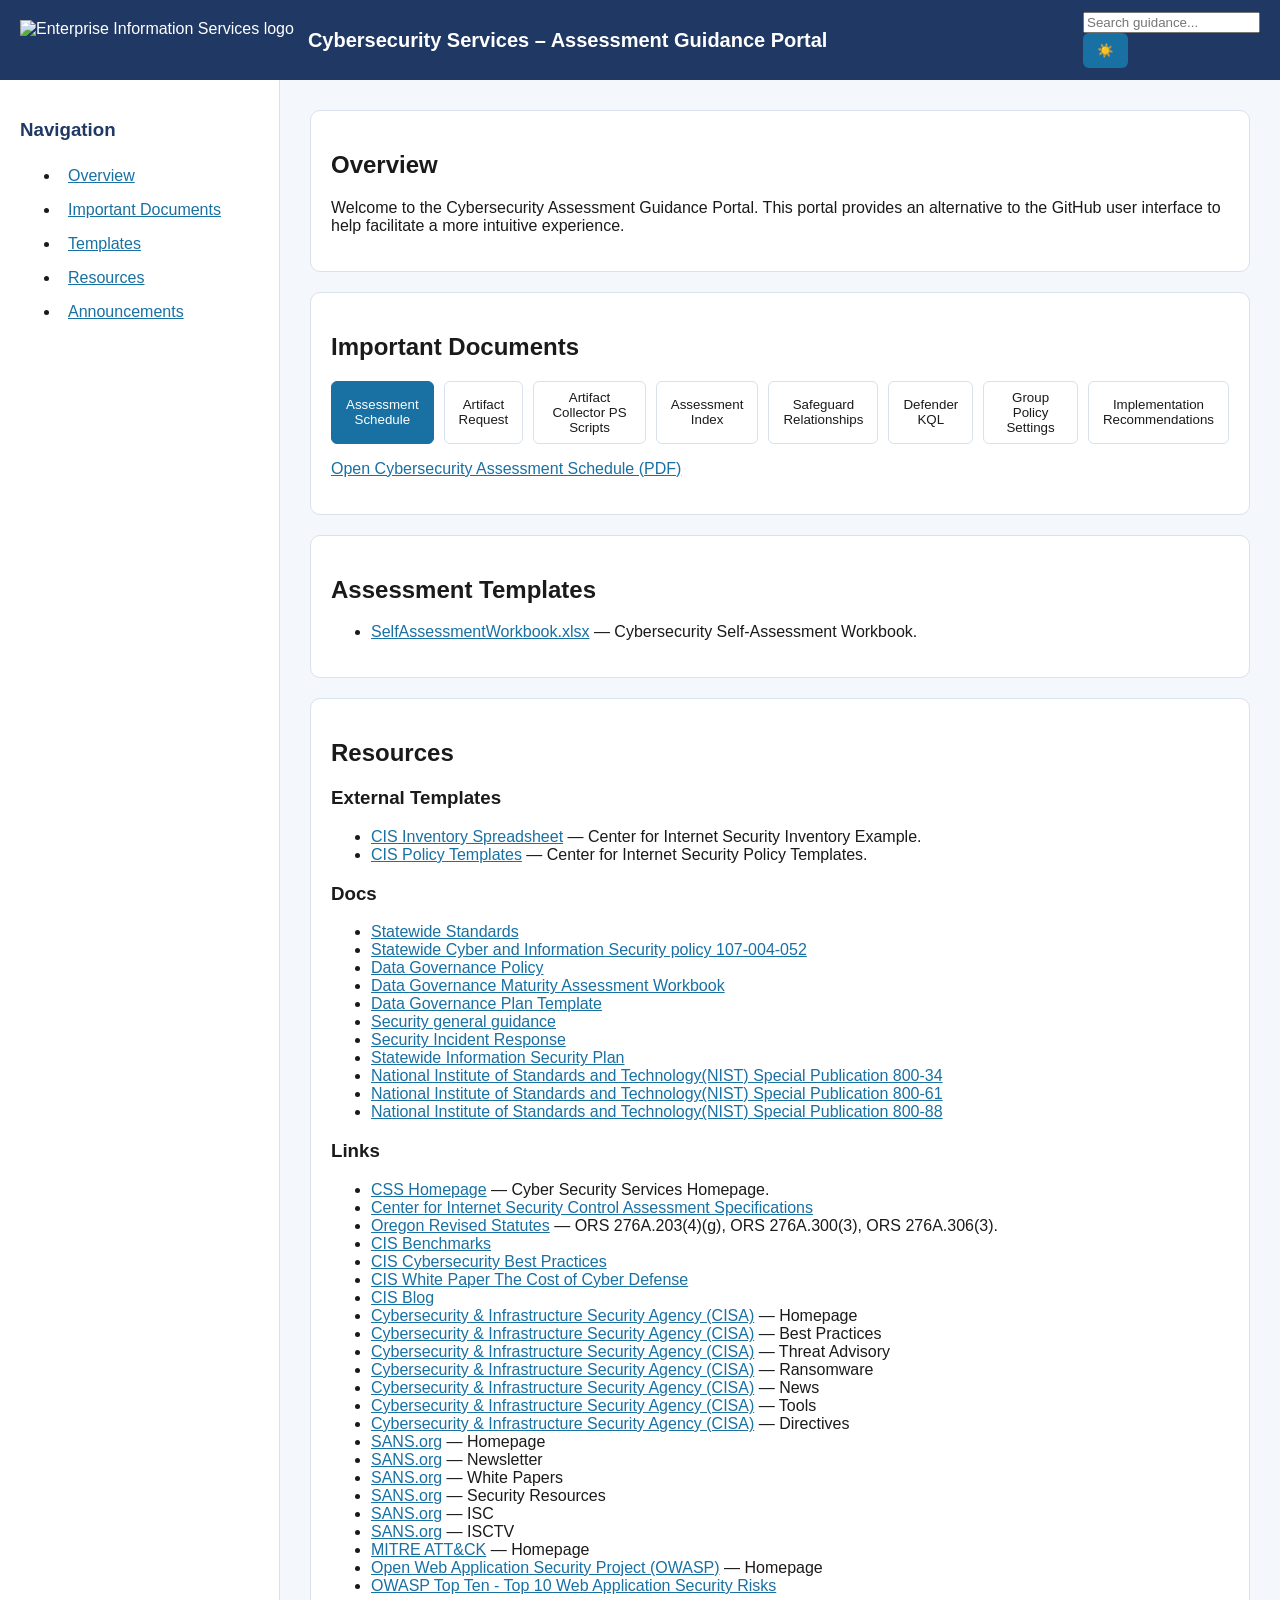
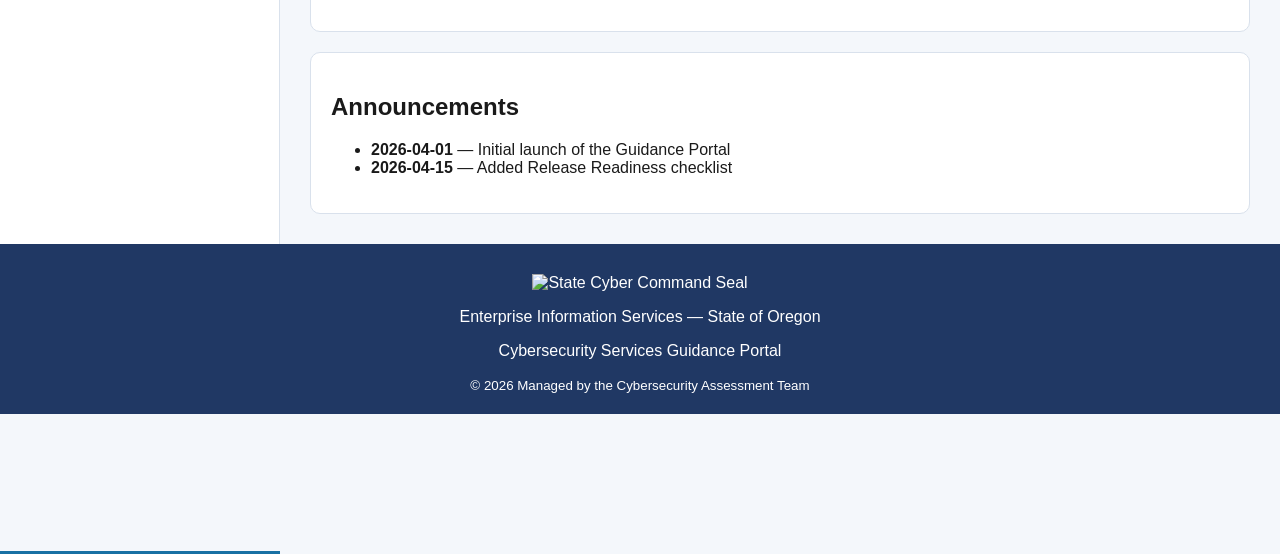
==== commit a0846386: "Update index.html" ====
--- a/docs/index.html
+++ b/docs/index.html
@@ -114,8 +114,11 @@
           <li><a href="https://www.oregon.gov/das/Policies/Data%20Governance%20Maturity%20Model.xlsx" target="_blank">Data Governance Maturity Assessment Workbook</a></li>
           <li><a href="https://www.oregon.gov/das/Policies/Data%20Governance%20Plan%20Template.docx" target="_blank">Data Governance Plan Template</a></li>
           <li><a href="https://www.oregon.gov/eis/cyber-security-services/pages/guidance-for-state-agencies.aspx" target="_blank">Security general guidance</a></li>
-          <li><a href="https://www.oregon.gov/eis/siteassets/eis-information-security-incident-response-plan-20230116.pdf" target="_blank">Security Incident Response </a></li>
+          <li><a href="https://www.oregon.gov/eis/siteassets/eis-information-security-incident-response-plan-20230116.pdf" target="_blank">Security Incident Response</a></li>
           <li><a href="https://www.oregon.gov/eis/cyber-security-services/Documents/eis-css-statewide-information-security-program-plan.pdf" target="_blank">Statewide Information Security Plan</a></li>
+          <li><a href="https://csrc.nist.gov/pubs/sp/800/34/r1/upd1/final" target="_blank">National Institute of Standards and Technology(NIST) Special Publication 800-34</a></li>
+          <li><a href="https://csrc.nist.gov/pubs/sp/800/61/r3/final" target="_blank">National Institute of Standards and Technology(NIST) Special Publication 800-61</a></li>
+          <li><a href="https://csrc.nist.gov/pubs/sp/800/88/r2/final" target="_blank">National Institute of Standards and Technology(NIST) Special Publication 800-88</a></li>
         </ul>
       </div>
       <div>
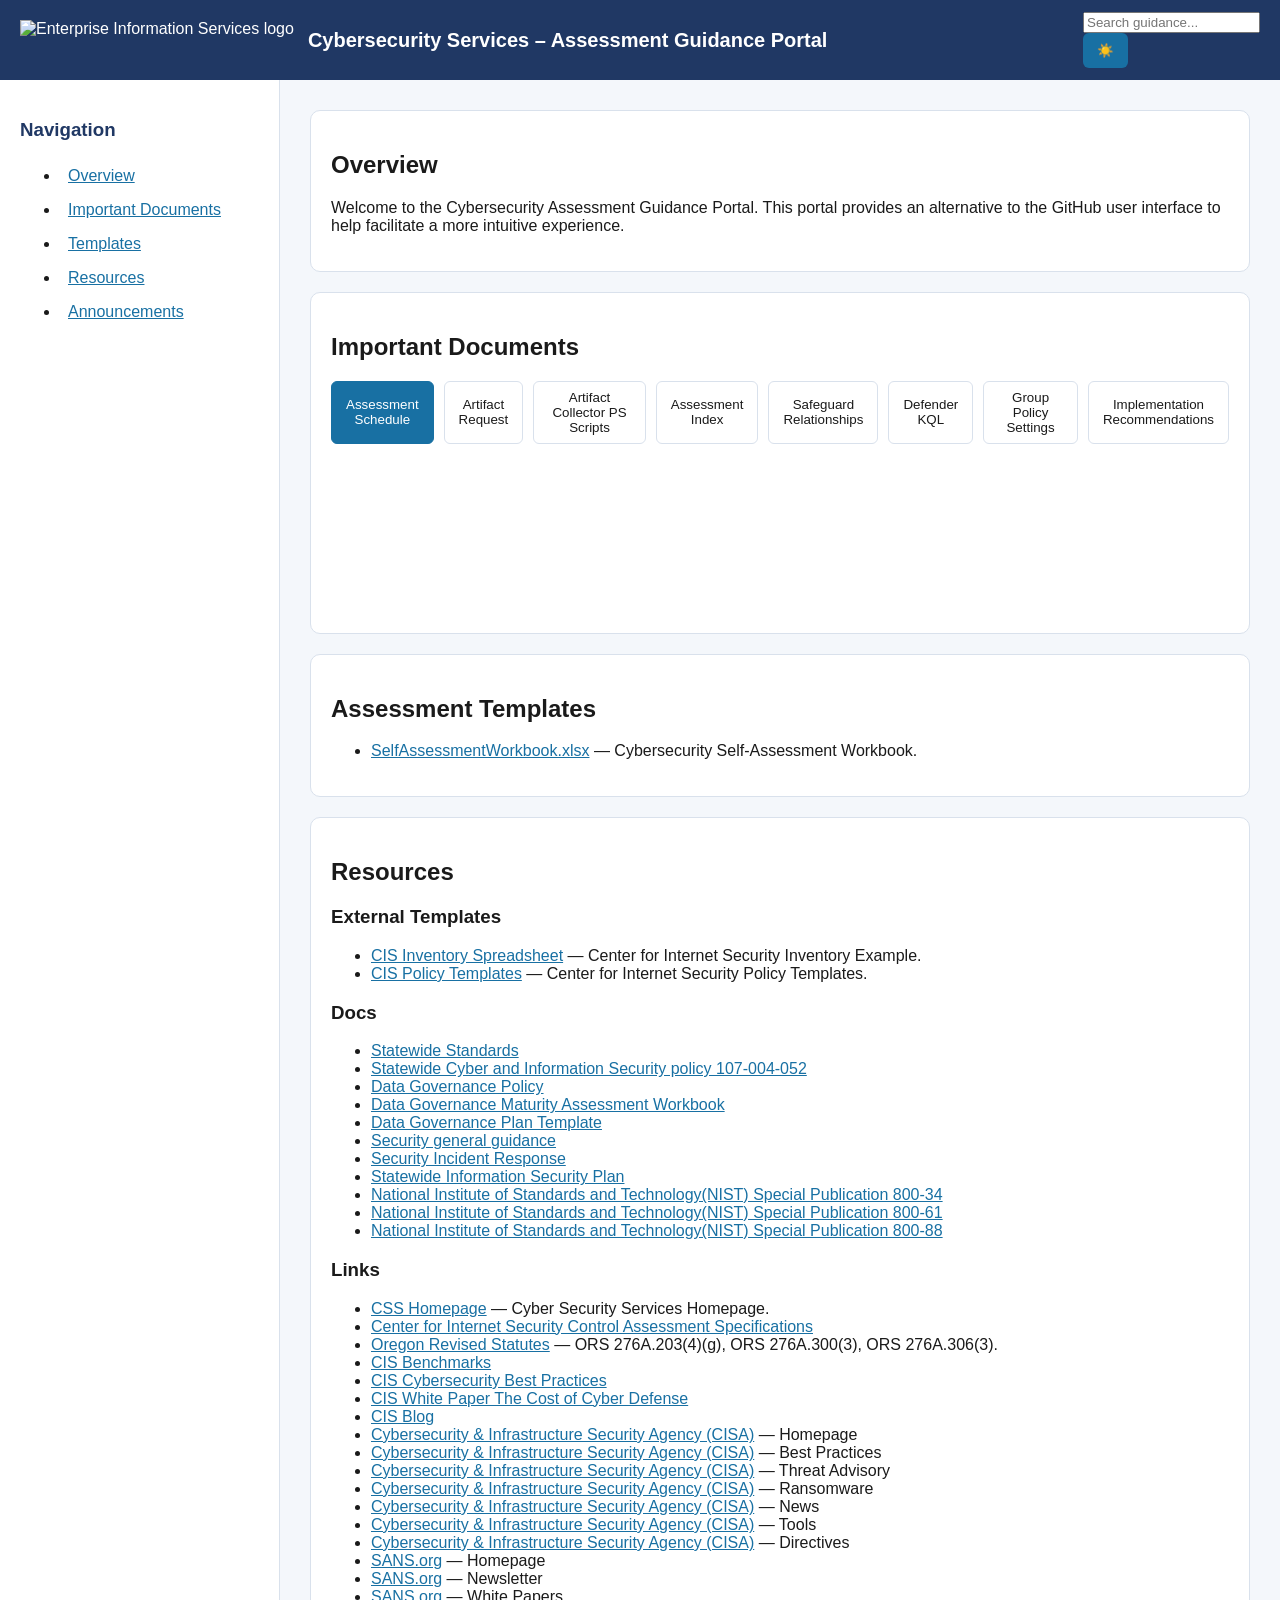
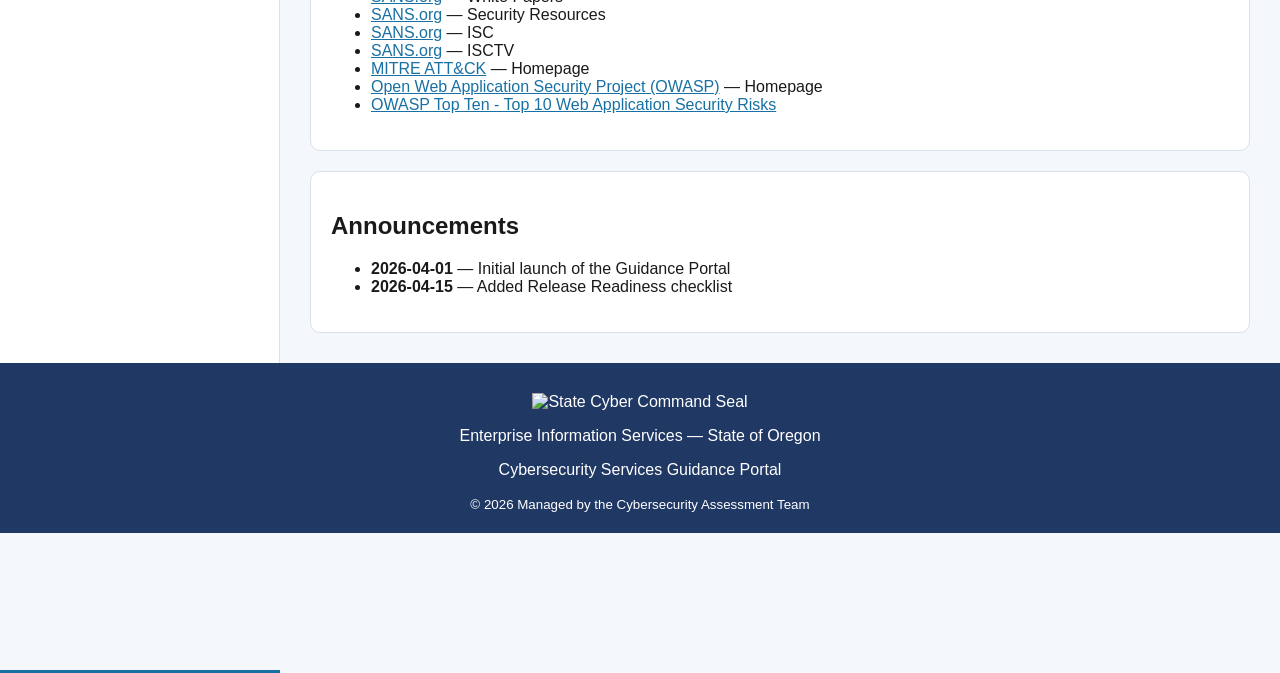
==== commit ad7936a3: "Update index.html" ====
--- a/docs/index.html
+++ b/docs/index.html
@@ -71,9 +71,14 @@
 
     <div class="tab-panels">
       <div class="panel active" id="panel-schedule">
-        <div id="scheduleContent">
-          <p><a href="https://www.oregon.gov/eis/cyber-security-services/Documents/eis-css-assessment-schedule.pdf"
-              target="_blank" rel="noopener">Open Cybersecurity Assessment Schedule (PDF)</a></p>
+        <div id="scheduleContent" class="pdf-container">
+          <iframe
+          src="https://www.oregon.gov/eis/cyber-security-services/Documents/eis-css-assessment-schedule.pdf"
+              title = "Cybersecurity Assessment Schedule PDF"
+            width= "100%"
+            height="100%"
+            style="border:0;"
+            ></iframe>
         </div>
       </div>
       <div class="panel" id="panel-request"><div></div></div>
